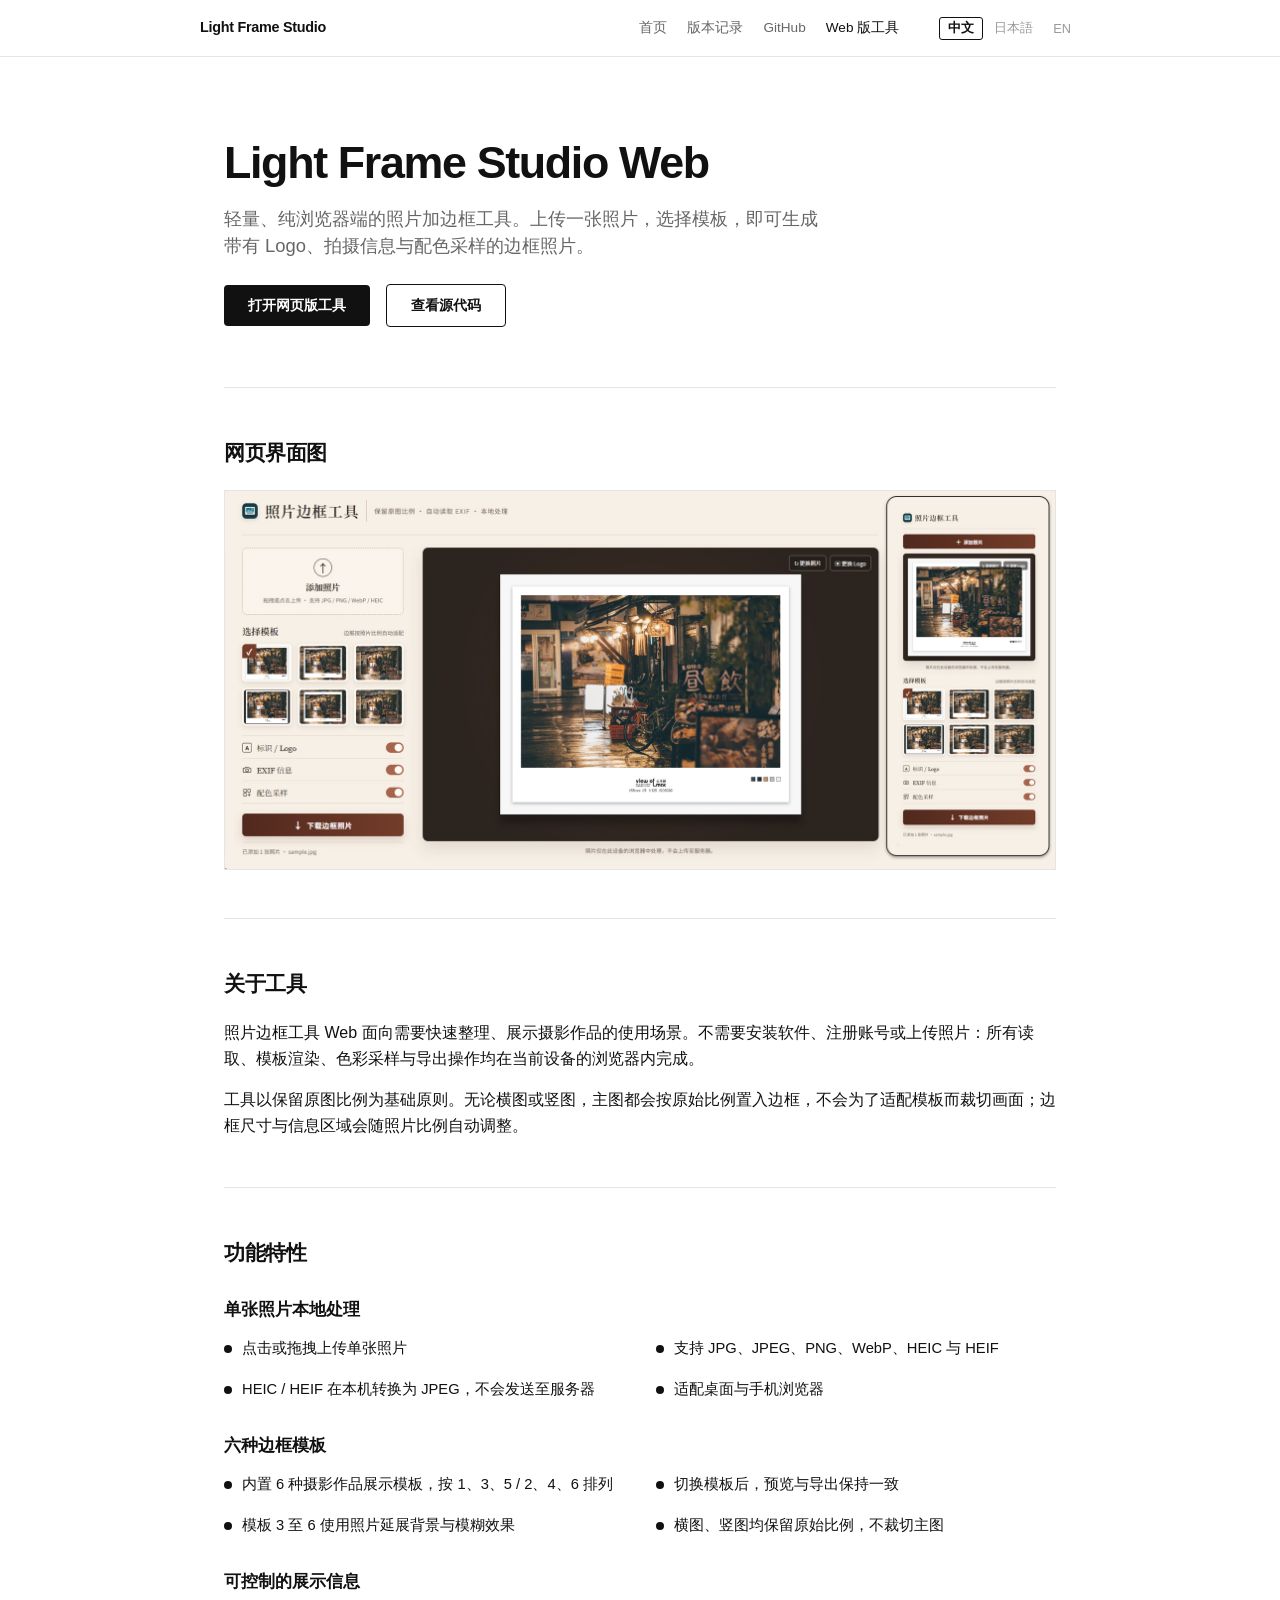
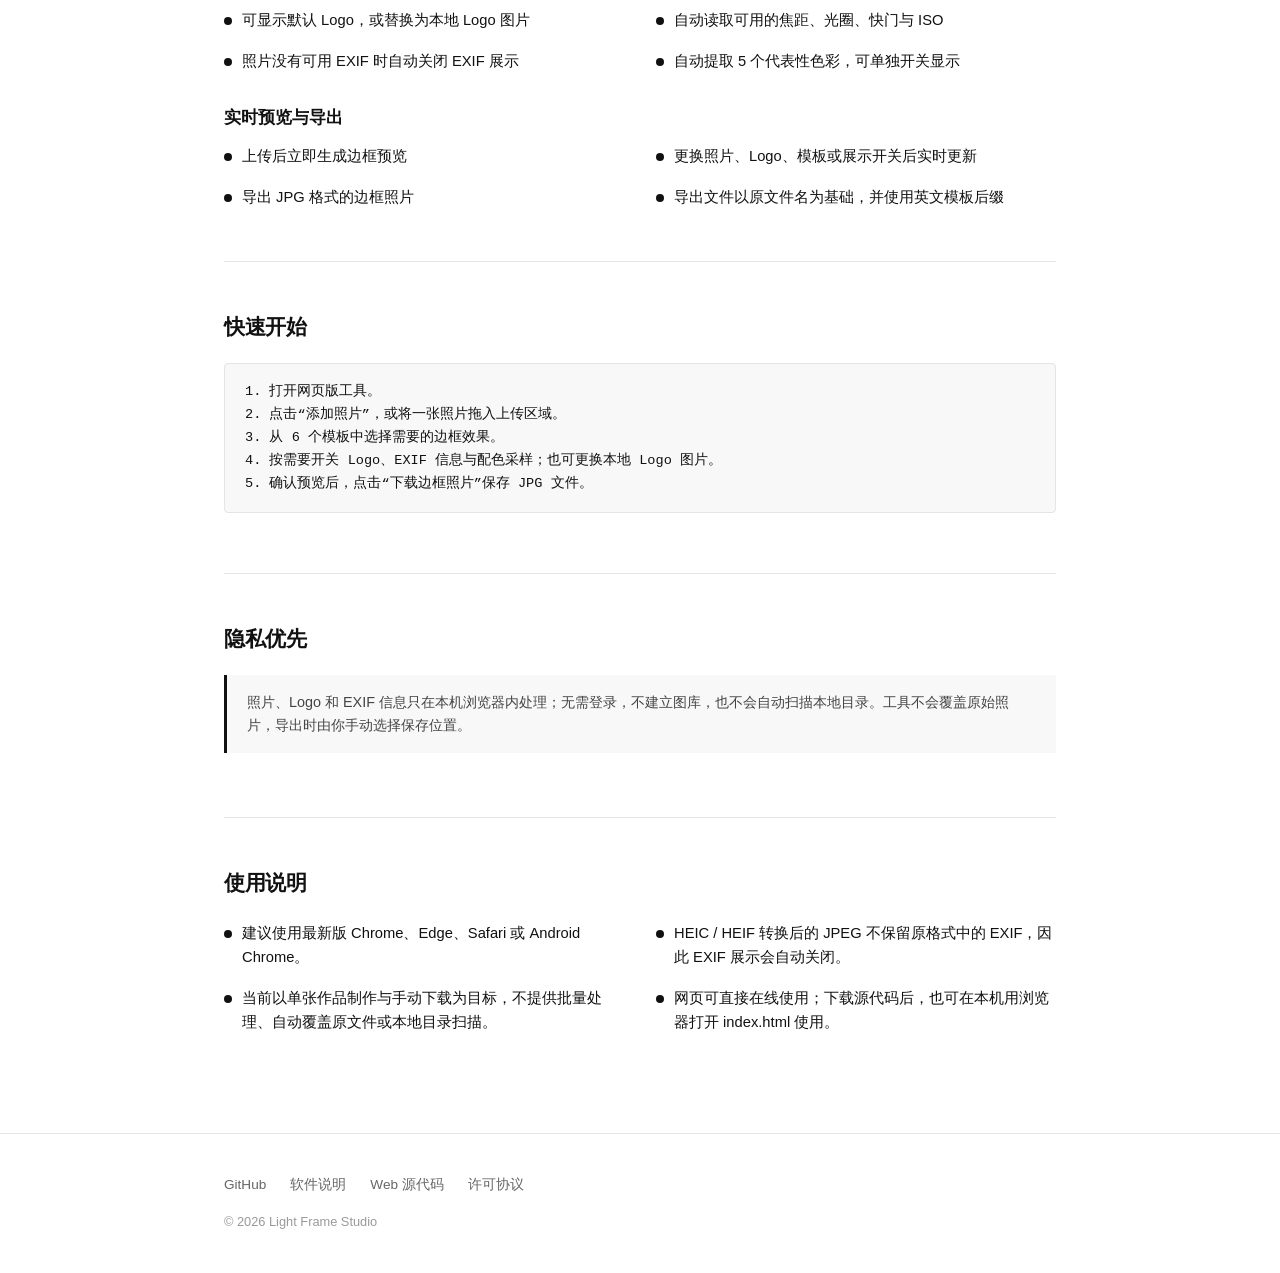
==== web.html @ 20908f1f "Add web tool documentation page" ====
<!doctype html>
<html lang="zh-CN">
<head>
  <meta charset="UTF-8">
  <meta name="viewport" content="width=device-width,initial-scale=1">
  <meta name="description" content="Light Frame Studio Web：纯浏览器端照片边框工具。">
  <title>Light Frame Studio Web · 照片边框工具</title>
  <link rel="stylesheet" href="styles.css">
  <link rel="icon" type="image/svg+xml" href="images/favicon.svg">
</head>
<body>
  <nav class="nav">
    <div class="nav-inner">
      <a href="index.html" class="nav-logo">Light Frame Studio</a>
      <div class="nav-links">
        <a href="index.html" data-i18n="home">首页</a>
        <a href="release.html" data-i18n="release">版本记录</a>
        <a href="https://github.com/szsumc/light-frame-studio/" target="_blank" rel="noreferrer">GitHub</a>
        <a href="web.html" class="active" data-i18n="webTool">Web 版工具</a>
      </div>
      <div class="lang-switch">
        <button class="lang-btn active" data-lang="zh">中文</button>
        <button class="lang-btn" data-lang="ja">日本語</button>
        <button class="lang-btn" data-lang="en">EN</button>
      </div>
    </div>
  </nav>

  <main>
    <div class="container">
      <section class="hero">
        <h1>Light Frame Studio Web</h1>
        <p class="tagline" data-i18n="tagline">轻量、纯浏览器端的照片加边框工具。上传一张照片，选择模板，即可生成带有 Logo、拍摄信息与配色采样的边框照片。</p>
        <p style="margin-top:24px">
          <a class="btn" href="https://light-frame-studio-web.macsocloud.com/" target="_blank" rel="noreferrer" data-i18n="openTool">打开网页版工具</a>
          <a class="btn btn-outline" href="https://github.com/szsumc/light-frame-studio-web" target="_blank" rel="noreferrer" style="margin-left:12px" data-i18n="viewSource">查看源代码</a>
        </p>
      </section>

      <section class="section">
        <h2 class="section-title" data-i18n="screenshotTitle">网页界面图</h2>
        <img class="screenshot-img" src="images/web-tool-page.jpg" alt="Light Frame Studio Web 工具界面截图" data-alt-i18n="screenshotAlt">
      </section>

      <section class="section">
        <h2 class="section-title" data-i18n="aboutTitle">关于工具</h2>
        <p data-i18n="aboutText">照片边框工具 Web 面向需要快速整理、展示摄影作品的使用场景。不需要安装软件、注册账号或上传照片：所有读取、模板渲染、色彩采样与导出操作均在当前设备的浏览器内完成。</p>
        <p style="margin-top:16px" data-i18n="ratioText">工具以保留原图比例为基础原则。无论横图或竖图，主图都会按原始比例置入边框，不会为了适配模板而裁切画面；边框尺寸与信息区域会随照片比例自动调整。</p>
      </section>

      <section class="section">
        <h2 class="section-title" data-i18n="featuresTitle">功能特性</h2>
        <h3 class="feature-group-title" data-i18n="uploadTitle">单张照片本地处理</h3>
        <ul class="features">
          <li data-i18n="u1">点击或拖拽上传单张照片</li>
          <li data-i18n="u2">支持 JPG、JPEG、PNG、WebP、HEIC 与 HEIF</li>
          <li data-i18n="u3">HEIC / HEIF 在本机转换为 JPEG，不会发送至服务器</li>
          <li data-i18n="u4">适配桌面与手机浏览器</li>
        </ul>
        <h3 class="feature-group-title" data-i18n="templateTitle">六种边框模板</h3>
        <ul class="features">
          <li data-i18n="t1">内置 6 种摄影作品展示模板，按 1、3、5 / 2、4、6 排列</li>
          <li data-i18n="t2">切换模板后，预览与导出保持一致</li>
          <li data-i18n="t3">模板 3 至 6 使用照片延展背景与模糊效果</li>
          <li data-i18n="t4">横图、竖图均保留原始比例，不裁切主图</li>
        </ul>
        <h3 class="feature-group-title" data-i18n="detailsTitle">可控制的展示信息</h3>
        <ul class="features">
          <li data-i18n="d1">可显示默认 Logo，或替换为本地 Logo 图片</li>
          <li data-i18n="d2">自动读取可用的焦距、光圈、快门与 ISO</li>
          <li data-i18n="d3">照片没有可用 EXIF 时自动关闭 EXIF 展示</li>
          <li data-i18n="d4">自动提取 5 个代表性色彩，可单独开关显示</li>
        </ul>
        <h3 class="feature-group-title" data-i18n="exportTitle">实时预览与导出</h3>
        <ul class="features">
          <li data-i18n="e1">上传后立即生成边框预览</li>
          <li data-i18n="e2">更换照片、Logo、模板或展示开关后实时更新</li>
          <li data-i18n="e3">导出 JPG 格式的边框照片</li>
          <li data-i18n="e4">导出文件以原文件名为基础，并使用英文模板后缀</li>
        </ul>
      </section>

      <section class="section">
        <h2 class="section-title" data-i18n="quickTitle">快速开始</h2>
        <div class="code-block">
          <span data-i18n="s1">1. 打开网页版工具。</span><br>
          <span data-i18n="s2">2. 点击“添加照片”，或将一张照片拖入上传区域。</span><br>
          <span data-i18n="s3">3. 从 6 个模板中选择需要的边框效果。</span><br>
          <span data-i18n="s4">4. 按需要开关 Logo、EXIF 信息与配色采样；也可更换本地 Logo 图片。</span><br>
          <span data-i18n="s5">5. 确认预览后，点击“下载边框照片”保存 JPG 文件。</span>
        </div>
      </section>

      <section class="section">
        <h2 class="section-title" data-i18n="privacyTitle">隐私优先</h2>
        <div class="info-box" data-i18n="privacyText">照片、Logo 和 EXIF 信息只在本机浏览器内处理；无需登录，不建立图库，也不会自动扫描本地目录。工具不会覆盖原始照片，导出时由你手动选择保存位置。</div>
      </section>

      <section class="section">
        <h2 class="section-title" data-i18n="useTitle">使用说明</h2>
        <ul class="features">
          <li data-i18n="n1">建议使用最新版 Chrome、Edge、Safari 或 Android Chrome。</li>
          <li data-i18n="n2">HEIC / HEIF 转换后的 JPEG 不保留原格式中的 EXIF，因此 EXIF 展示会自动关闭。</li>
          <li data-i18n="n3">当前以单张作品制作与手动下载为目标，不提供批量处理、自动覆盖原文件或本地目录扫描。</li>
          <li data-i18n="n4">网页可直接在线使用；下载源代码后，也可在本机用浏览器打开 index.html 使用。</li>
        </ul>
      </section>
    </div>
  </main>

  <footer class="footer">
    <div class="container">
      <div class="footer-links">
        <a href="https://github.com/szsumc/light-frame-studio/" target="_blank" rel="noreferrer">GitHub</a>
        <a href="index.html" data-i18n="docs">软件说明</a>
        <a href="https://github.com/szsumc/light-frame-studio-web" target="_blank" rel="noreferrer" data-i18n="webSource">Web 源代码</a>
        <a href="https://polyformproject.org/licenses/noncommercial/1.0.0" target="_blank" rel="noreferrer" data-i18n="license">许可协议</a>
      </div>
      <div class="footer-copy">© 2026 Light Frame Studio</div>
    </div>
  </footer>

  <script>
    const copy = {
      zh: {
        home:'首页', release:'版本记录', webTool:'Web 版工具', tagline:'轻量、纯浏览器端的照片加边框工具。上传一张照片，选择模板，即可生成带有 Logo、拍摄信息与配色采样的边框照片。', openTool:'打开网页版工具', viewSource:'查看源代码', screenshotTitle:'网页界面图', screenshotAlt:'Light Frame Studio Web 工具界面截图', aboutTitle:'关于工具', aboutText:'照片边框工具 Web 面向需要快速整理、展示摄影作品的使用场景。不需要安装软件、注册账号或上传照片：所有读取、模板渲染、色彩采样与导出操作均在当前设备的浏览器内完成。', ratioText:'工具以保留原图比例为基础原则。无论横图或竖图，主图都会按原始比例置入边框，不会为了适配模板而裁切画面；边框尺寸与信息区域会随照片比例自动调整。', featuresTitle:'功能特性', uploadTitle:'单张照片本地处理', u1:'点击或拖拽上传单张照片', u2:'支持 JPG、JPEG、PNG、WebP、HEIC 与 HEIF', u3:'HEIC / HEIF 在本机转换为 JPEG，不会发送至服务器', u4:'适配桌面与手机浏览器', templateTitle:'六种边框模板', t1:'内置 6 种摄影作品展示模板，按 1、3、5 / 2、4、6 排列', t2:'切换模板后，预览与导出保持一致', t3:'模板 3 至 6 使用照片延展背景与模糊效果', t4:'横图、竖图均保留原始比例，不裁切主图', detailsTitle:'可控制的展示信息', d1:'可显示默认 Logo，或替换为本地 Logo 图片', d2:'自动读取可用的焦距、光圈、快门与 ISO', d3:'照片没有可用 EXIF 时自动关闭 EXIF 展示', d4:'自动提取 5 个代表性色彩，可单独开关显示', exportTitle:'实时预览与导出', e1:'上传后立即生成边框预览', e2:'更换照片、Logo、模板或展示开关后实时更新', e3:'导出 JPG 格式的边框照片', e4:'导出文件以原文件名为基础，并使用英文模板后缀', quickTitle:'快速开始', s1:'1. 打开网页版工具。', s2:'2. 点击“添加照片”，或将一张照片拖入上传区域。', s3:'3. 从 6 个模板中选择需要的边框效果。', s4:'4. 按需要开关 Logo、EXIF 信息与配色采样；也可更换本地 Logo 图片。', s5:'5. 确认预览后，点击“下载边框照片”保存 JPG 文件。', privacyTitle:'隐私优先', privacyText:'照片、Logo 和 EXIF 信息只在本机浏览器内处理；无需登录，不建立图库，也不会自动扫描本地目录。工具不会覆盖原始照片，导出时由你手动选择保存位置。', useTitle:'使用说明', n1:'建议使用最新版 Chrome、Edge、Safari 或 Android Chrome。', n2:'HEIC / HEIF 转换后的 JPEG 不保留原格式中的 EXIF，因此 EXIF 展示会自动关闭。', n3:'当前以单张作品制作与手动下载为目标，不提供批量处理、自动覆盖原文件或本地目录扫描。', n4:'网页可直接在线使用；下载源代码后，也可在本机用浏览器打开 index.html 使用。', docs:'软件说明', webSource:'Web 源代码', license:'许可协议'
      },
      ja: {
        home:'ホーム', release:'リリース', webTool:'Web ツール', tagline:'軽量でブラウザだけで使える写真フレームツールです。写真を1枚アップロードしてテンプレートを選ぶだけで、ロゴ、撮影情報、カラーパレット付きのフレーム写真を作成できます。', openTool:'Web ツールを開く', viewSource:'ソースコードを見る', screenshotTitle:'Web ツール画面', screenshotAlt:'Light Frame Studio Web の画面', aboutTitle:'ツールについて', aboutText:'写真フレームツール Web は、写真作品をすばやく整理・展示したい場面のためのツールです。インストール、登録、写真のアップロードは不要で、読み込み、テンプレート描画、カラー抽出、書き出しはすべて現在のブラウザ内で完結します。', ratioText:'元画像の比率を保つことを基本方針としています。横写真・縦写真を問わず、主画像は元の比率のままフレームに配置され、テンプレートに合わせてトリミングされません。フレームと情報エリアは写真の比率に合わせて自動調整されます。', featuresTitle:'機能', uploadTitle:'1枚の写真をローカル処理', u1:'クリックまたはドラッグ＆ドロップで写真を1枚追加', u2:'JPG、JPEG、PNG、WebP、HEIC、HEIF に対応', u3:'HEIC / HEIF は端末内で JPEG に変換され、サーバーへ送信されません', u4:'デスクトップとスマートフォンのブラウザに対応', templateTitle:'6種類のフレームテンプレート', t1:'写真展示用テンプレートを6種類搭載。1、3、5 / 2、4、6 の順で配置', t2:'テンプレートを切り替えてもプレビューと書き出しは同じ仕上がり', t3:'テンプレート 3～6 は写真を拡張したぼかし背景を使用', t4:'横写真・縦写真ともに元の比率を維持し、主画像をトリミングしません', detailsTitle:'表示情報をコントロール', d1:'標準ロゴを表示、またはローカルのロゴ画像に差し替え可能', d2:'利用可能な焦点距離、絞り、シャッター、ISO を自動で読み込み', d3:'使用可能な EXIF がない写真では EXIF 表示を自動でオフ', d4:'写真から代表色を5色抽出し、個別に表示の切り替えが可能', exportTitle:'リアルタイムプレビューと書き出し', e1:'アップロード後すぐにフレームのプレビューを生成', e2:'写真、ロゴ、テンプレート、表示設定の変更をリアルタイムに反映', e3:'フレーム写真を JPG 形式で書き出し', e4:'書き出しファイルは元のファイル名を基にし、英語のテンプレート接尾辞を付与', quickTitle:'クイックスタート', s1:'1. Web ツールを開きます。', s2:'2. 「写真を追加」をクリック、またはアップロードエリアに写真をドラッグします。', s3:'3. 6種類のテンプレートから好みのフレームを選びます。', s4:'4. 必要に応じてロゴ、EXIF、カラー抽出を切り替え、ローカルのロゴ画像も変更できます。', s5:'5. プレビューを確認し、「フレーム写真をダウンロード」をクリックして JPG を保存します。', privacyTitle:'プライバシー優先', privacyText:'写真、ロゴ、EXIF 情報はすべてローカルブラウザ内で処理されます。ログインやギャラリー作成は不要で、ローカルフォルダーを自動でスキャンすることもありません。元画像は上書きされず、書き出し時に保存場所を手動で選択できます。', useTitle:'利用上の注意', n1:'最新版の Chrome、Edge、Safari、または Android Chrome を推奨します。', n2:'HEIC / HEIF から変換した JPEG には元ファイルの EXIF は保持されないため、EXIF 表示は自動でオフになります。', n3:'現在は1作品ずつの作成と手動ダウンロードを目的としており、一括処理、元ファイルの自動上書き、ローカルディレクトリのスキャンには対応していません。', n4:'Web 版はオンラインですぐ使用できます。ソースコードをダウンロードすれば、ローカルで index.html をブラウザで開いて使用することもできます。', docs:'ソフトウェア説明', webSource:'Web ソースコード', license:'ライセンス'
      },
      en: {
        home:'Home', release:'Release', webTool:'Web Tool', tagline:'A lightweight, browser-only photo framing tool. Upload one photo, choose a template, and create a framed image with a logo, shooting details, and a color palette.', openTool:'Open Web Tool', viewSource:'View Source Code', screenshotTitle:'Web Tool Interface', screenshotAlt:'Light Frame Studio Web interface', aboutTitle:'About the tool', aboutText:'Photo Frame Tool Web is for quickly preparing and presenting photographs. No installation, account, or photo upload is required: reading files, rendering templates, color sampling, and exporting all happen in the browser on your current device.', ratioText:'Preserving the original image ratio is a core principle. Landscape and portrait photos are placed in the frame at their original proportion without being cropped to fit a template. Frame dimensions and information areas adjust automatically to the photo ratio.', featuresTitle:'Features', uploadTitle:'Local single-photo processing', u1:'Click or drag and drop to upload one photo', u2:'Supports JPG, JPEG, PNG, WebP, HEIC, and HEIF', u3:'HEIC / HEIF is converted to JPEG locally and is never sent to a server', u4:'Responsive for desktop and mobile browsers', templateTitle:'Six frame templates', t1:'Includes six presentation templates, arranged as 1, 3, 5 / 2, 4, 6', t2:'Preview and export remain consistent when switching templates', t3:'Templates 3–6 use an extended, blurred photo background', t4:'Landscape and portrait photos retain their original proportions with no crop', detailsTitle:'Controllable display details', d1:'Show the default logo or replace it with a local logo image', d2:'Automatically reads available focal length, aperture, shutter speed, and ISO', d3:'EXIF display turns off automatically when a photo has no usable EXIF data', d4:'Extracts five representative colors, with an independent display toggle', exportTitle:'Real-time preview and export', e1:'Generates a framed preview immediately after upload', e2:'Updates in real time after changing a photo, logo, template, or display setting', e3:'Exports the framed photo as a JPG', e4:'Uses the original filename with an English template suffix for exports', quickTitle:'Quick Start', s1:'1. Open the web tool.', s2:'2. Click “Add Photo” or drag one photo into the upload area.', s3:'3. Choose the desired frame from the six templates.', s4:'4. Toggle the logo, EXIF details, and color palette as needed; you can also replace the logo with a local image.', s5:'5. Confirm the preview, then click “Download Framed Photo” to save a JPG.', privacyTitle:'Privacy first', privacyText:'Photos, logos, and EXIF data are processed only in your local browser. No sign-in or gallery is required, and local folders are never scanned automatically. Original photos are not overwritten; you choose the save location when exporting.', useTitle:'Usage notes', n1:'The latest Chrome, Edge, Safari, or Android Chrome is recommended.', n2:'A JPEG converted from HEIC / HEIF does not retain the original EXIF data, so EXIF display is turned off automatically.', n3:'The tool currently focuses on creating one finished image at a time with manual download; it does not offer batch processing, automatic overwriting, or local directory scanning.', n4:'Use the web tool online directly, or download the source code and open index.html locally in a browser.', docs:'App Documentation', webSource:'Web Source Code', license:'License'
      }
    };

    function setLanguage(lang) {
      const text = copy[lang];
      document.documentElement.lang = lang === 'zh' ? 'zh-CN' : lang;
      document.querySelectorAll('[data-i18n]').forEach((element) => {
        element.textContent = text[element.dataset.i18n];
      });
      document.querySelectorAll('[data-alt-i18n]').forEach((element) => {
        element.alt = text[element.dataset.altI18n];
      });
      document.querySelectorAll('.lang-btn').forEach((button) => {
        button.classList.toggle('active', button.dataset.lang === lang);
      });
      document.title = `Light Frame Studio Web · ${text.webTool}`;
      localStorage.setItem('lfs-lang', lang);
    }

    document.querySelectorAll('.lang-btn').forEach((button) => {
      button.addEventListener('click', () => setLanguage(button.dataset.lang));
    });
    setLanguage(localStorage.getItem('lfs-lang') || 'zh');
  </script>
</body>
</html>
---- styles.css ----
*,*::before,*::after{margin:0;padding:0;box-sizing:border-box}html{font-size:16px;scroll-behavior:smooth}body{font-family:-apple-system,BlinkMacSystemFont,"Segoe UI","Noto Sans SC","Noto Sans JP",Roboto,Helvetica,Arial,sans-serif;color:#111;background:#fff;line-height:1.6;-webkit-font-smoothing:antialiased}a{color:#111;text-decoration:underline;text-underline-offset:2px;transition:opacity .15s}a:hover{opacity:.5}.nav{position:sticky;top:0;z-index:100;background:#fff;border-bottom:1px solid #e5e5e5;padding:0 24px}.nav-inner{max-width:880px;margin:0 auto;display:flex;align-items:center;height:56px;gap:24px}.nav-logo{font-weight:700;font-size:.9rem;letter-spacing:-.02em;text-decoration:none;color:#111;white-space:nowrap}.nav-links{display:flex;gap:20px;margin-left:auto}.nav-links a{font-size:.85rem;text-decoration:none;color:#666}.nav-links a:hover,.nav-links a.active{color:#111}.lang-switch{display:flex;gap:2px;margin-left:16px;font-size:.8rem}.lang-btn{background:none;border:1px solid transparent;padding:2px 8px;cursor:pointer;color:#999;font-size:.8rem;border-radius:3px;font-family:inherit}.lang-btn:hover{color:#111;border-color:#e5e5e5}.lang-btn.active{color:#111;border-color:#111;font-weight:600}.container{max-width:880px;margin:0 auto;padding:0 24px}.hero{padding:80px 0 60px}.hero h1{font-size:2.8rem;font-weight:800;letter-spacing:-.03em;line-height:1.15;margin-bottom:16px}.hero .tagline{font-size:1.15rem;color:#666;max-width:600px;line-height:1.5}.section{padding:48px 0;border-top:1px solid #e5e5e5}.section:first-of-type{border-top:none}.section-title{font-size:1.3rem;font-weight:700;margin-bottom:20px;letter-spacing:-.02em}.section-sub{font-size:.95rem;color:#666;margin-bottom:24px}.feature-group-title{font-size:1.05rem;font-weight:600;margin:28px 0 10px}.features{display:grid;grid-template-columns:1fr 1fr;gap:12px 32px;list-style:none}.features li{padding:3px 0 3px 18px;font-size:.92rem;position:relative}.features li::before{content:"";position:absolute;left:0;top:11px;width:8px;height:8px;background:#111;border-radius:50%}.screenshot-placeholder{width:100%;min-height:390px;border:1px solid #e5e5e5;background:#f8f8f8;display:grid;place-items:center;color:#999;font-size:.9rem}.code-block{background:#f8f8f8;border:1px solid #e5e5e5;padding:16px 20px;font-family:Consolas,monospace;font-size:.85rem;line-height:1.7;border-radius:4px;margin:12px 0}.info-box{background:#f8f8f8;border-left:3px solid #111;padding:16px 20px;margin:16px 0;font-size:.9rem;color:#444}.btn{display:inline-block;padding:10px 24px;background:#111;color:#fff!important;text-decoration:none;font-size:.85rem;font-weight:600;border-radius:4px}.btn-outline{background:transparent;color:#111!important;border:1px solid #111}.btn-outline:hover{background:#111;color:#fff!important;opacity:1}.release{padding:32px 0;border-bottom:1px solid #e5e5e5}.release-header{display:flex;align-items:baseline;gap:12px;margin-bottom:12px}.release-version{font-size:1.5rem;font-weight:700}.release-date{font-size:.85rem;color:#999}.release-notes{font-size:.92rem;color:#444}.footer{border-top:1px solid #e5e5e5;padding:40px 0;margin-top:48px}.footer-links{display:flex;gap:24px;font-size:.85rem}.footer-links a{color:#666;text-decoration:none}.footer-copy{margin-top:16px;font-size:.8rem;color:#999}@media(max-width:640px){.nav{overflow-x:auto}.hero h1{font-size:2rem}.features{grid-template-columns:1fr}.nav-inner{gap:12px}.lang-switch{margin-left:8px}.nav-links{gap:12px}.cta-group{display:flex;flex-direction:column;gap:12px;align-items:center}.cta-group .btn{width:100%;max-width:320px}.screenshot-placeholder{min-height:220px}}
`nimg{max-width:100%;height:auto}.screenshot-img{width:100%;display:block;border:1px solid #e5e5e5}.template-gallery{display:grid;grid-template-columns:repeat(3,1fr);gap:16px;margin-top:24px}.template-gallery img{width:100%;height:auto;display:block;border:1px solid #e5e5e5}@media(max-width:640px){.template-gallery{grid-template-columns:repeat(2,1fr);gap:12px}}
`n.template-title{margin-top:48px}.template-gallery figure{margin:0}.template-gallery figcaption{margin-top:8px;text-align:center;font-size:.85rem;color:#666}
`n.template-gallery{grid-template-columns:repeat(2,1fr)}
.template-gallery{grid-template-columns:repeat(2, minmax(0, 1fr)) !important;}
.template-title{margin-top:64px !important;}
.template-gallery img{border:1px solid #111 !important;}
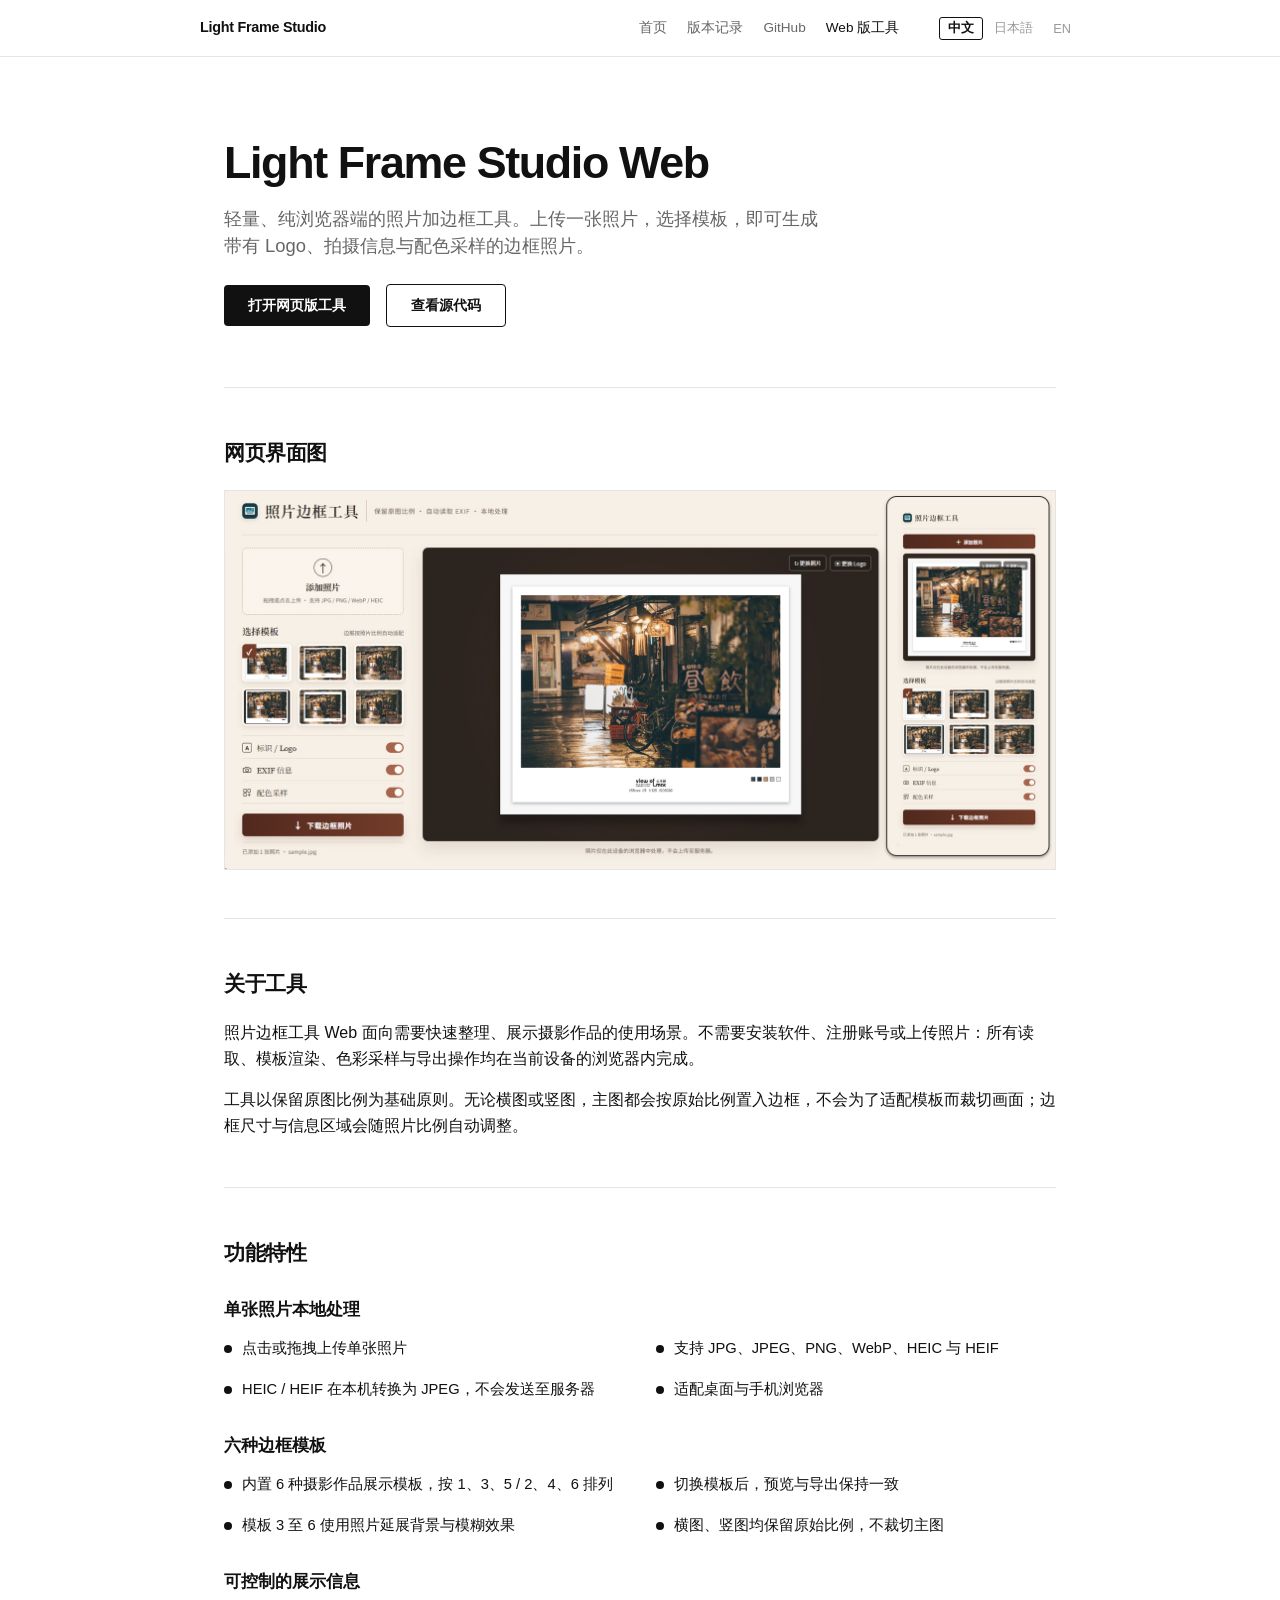
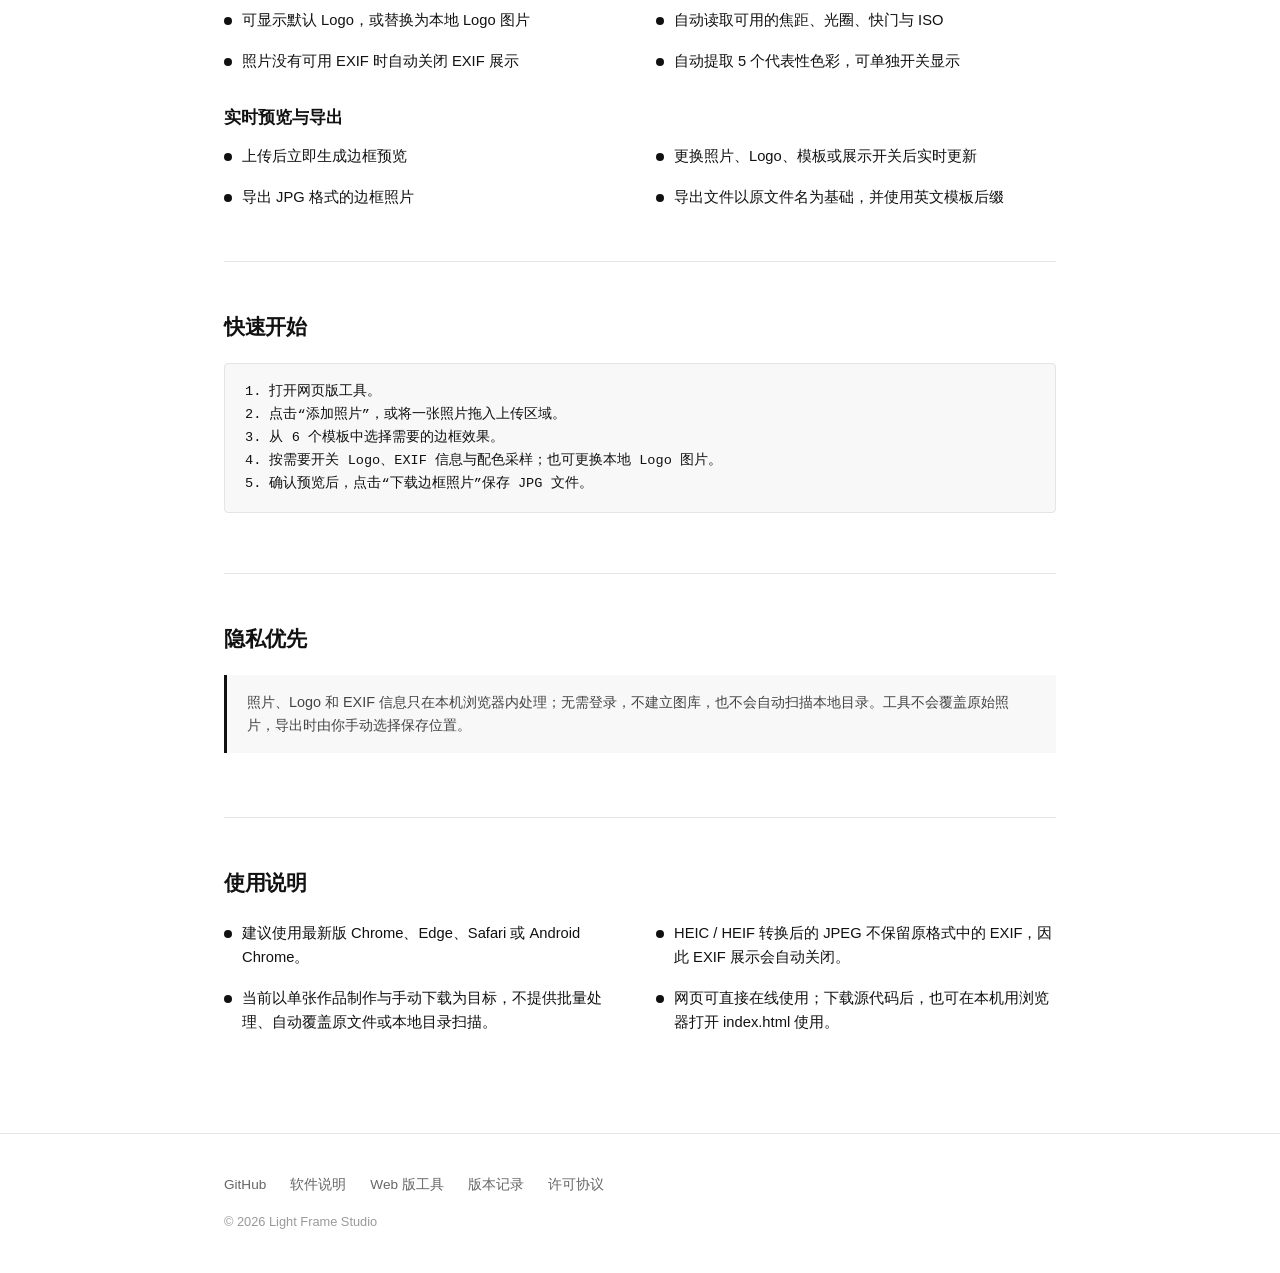
==== commit 9b95aee6: "Unify site navigation and footer" ====
--- a/web.html
+++ b/web.html
@@ -154,5 +154,6 @@
     });
     setLanguage(localStorage.getItem('lfs-lang') || 'zh');
   </script>
+  <script src="site-common.js"></script>
 </body>
 </html>
